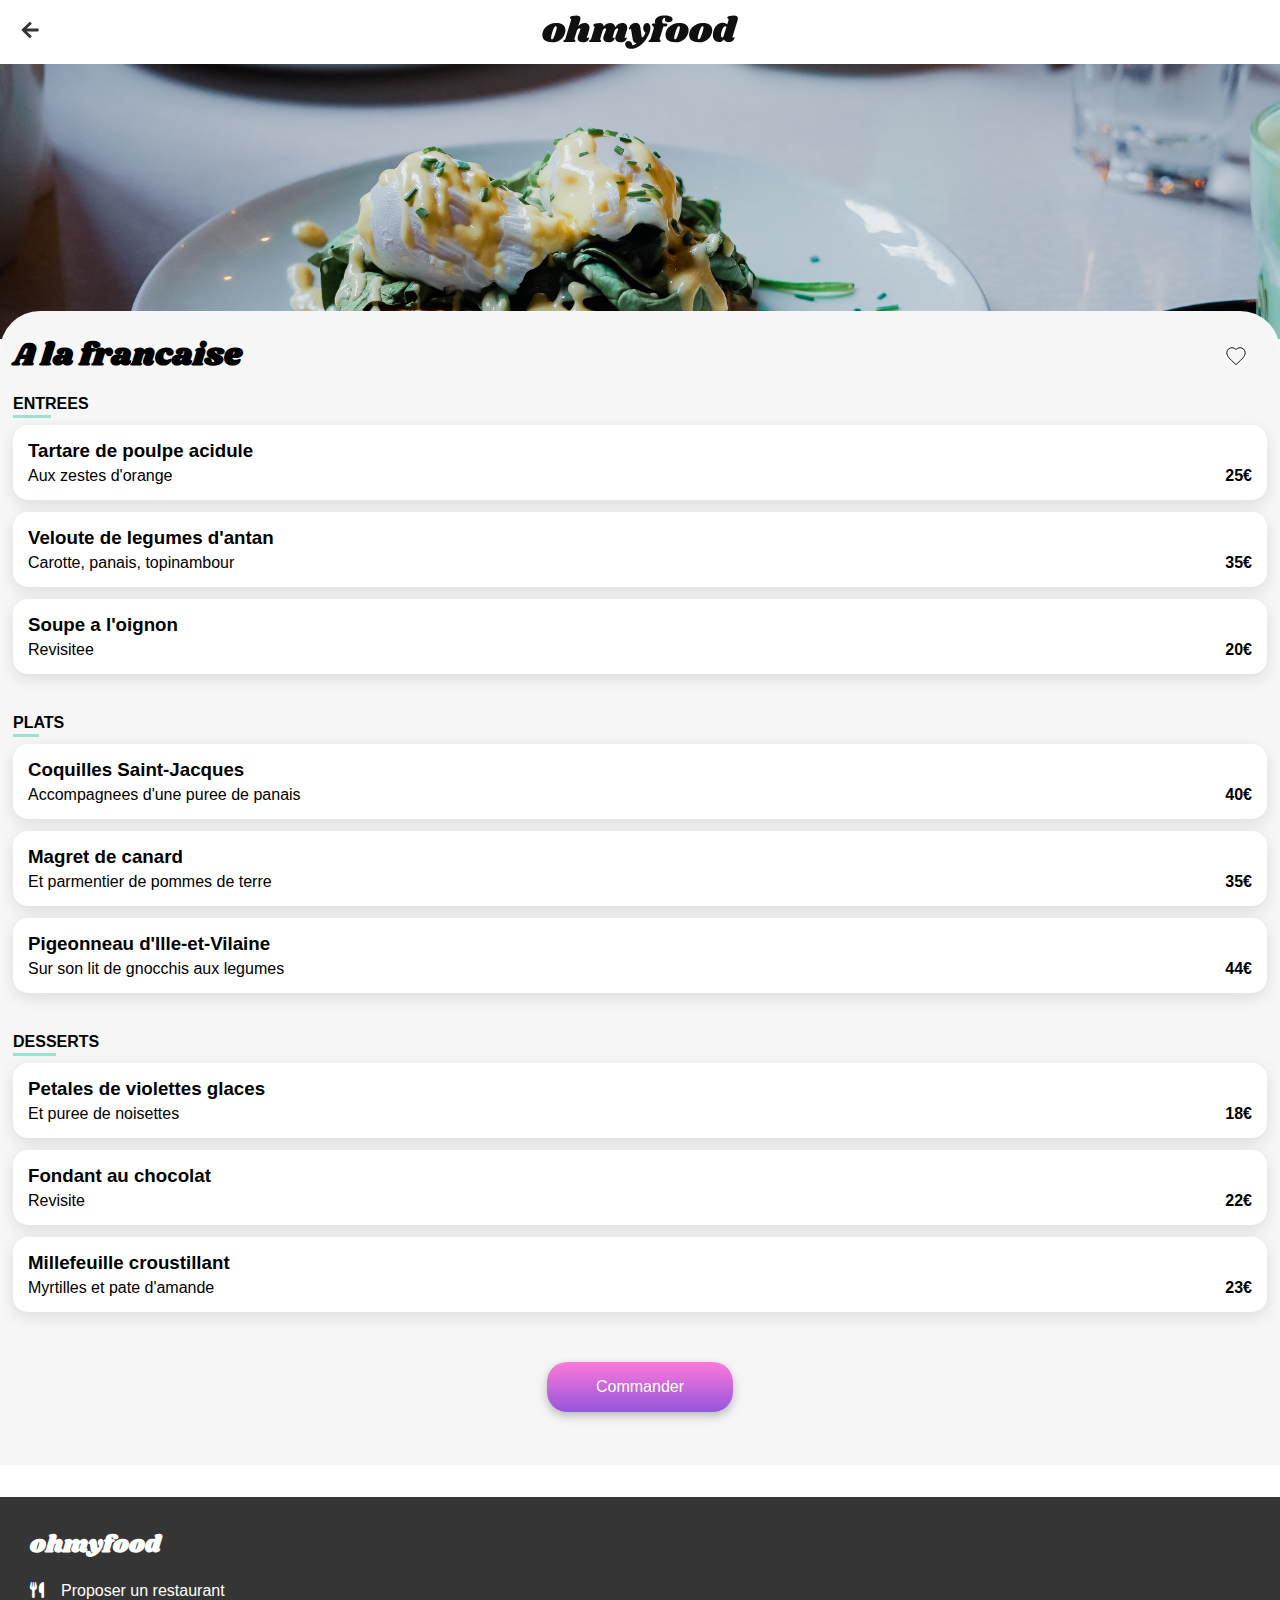
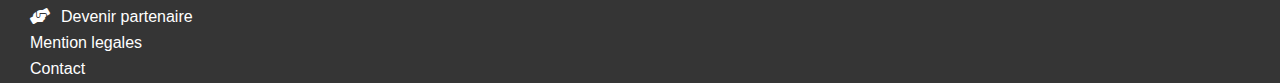
==== restaurants/A_la_francaise.html @ 8223d82a "Create the anchors" ====
<!DOCTYPE html>
<html lang="fr">
  <head>
    <meta charset="utf-8" />
    <title>A la francaise</title>
    <link rel="preconnect" href="https://fonts.googleapis.com" />
    <link rel="preconnect" href="https://fonts.gstatic.com" crossorigin />
    <link
      href="https://fonts.googleapis.com/css2?family=Shrikhand&display=swap"
      rel="stylesheet"
    />
    <link
      href="https://fonts.googleapis.com/css2?family=Madimi+One&family=Protest+Strike&family=Raleway:ital,wght@0,100..900;1,100..900&family=Shrikhand&family=Tenor+Sans&display=swap"
      rel="stylesheet"
    />
    <link
      rel="stylesheet"
      href="https://cdnjs.cloudflare.com/ajax/libs/font-awesome/6.0.0-beta3/css/all.min.css"
    />
    <link href="/SASS/style.css" rel="stylesheet" />
  </head>
  <body>
    <!-- Section header -->
    <header>
      <div class="navbar">
        <a href="/restaurants/La_note_enchantee.html">
          <img src="/assets/Icon/GoBack.svg" alt="Arrow back" />
        </a>
        <img
          class="navbar_logo"
          src="/assets/logo/ohmyfood@2x.svg"
          alt="Image du logo ohmyfood"
        />
      </div>
      <div class="banner">
        <img
          class="image"
          src="/assets/toa-heftiba-DQKerTsQwi0-unsplash.jpg"
          alt="Foto des plats sur une table"
        />
      </div>
    </header>
    <!-- Section menu -->
    <main>
      <section class="menu">
        <div class="title">
          <h1>A la francaise</h1>
          <div class="heart-container">
            <input
              type="checkbox"
              id="heart-checkbox1"
              class="heart-checkbox"
            />
            <label for="heart-checkbox1" class="heart-shape">
              <svg xmlns="http://www.w3.org/2000/svg" viewBox="0 0 24 24">
                <defs>
                  <linearGradient
                    id="heart-gradient"
                    x1="0%"
                    y1="100%"
                    x2="0%"
                    y2="0%"
                  >
                    <stop offset="0%" stop-color="#ff79da" />
                    <stop offset="100%" stop-color="#9356dc" />
                  </linearGradient>
                </defs>
                <path
                  d="M12 21.35l-1.45-1.32C5.4 15.36 2 12.28 2 8.5 2 5.42 4.42 3 7.5 3c1.74 0 3.41.81 4.5 2.09C13.09 3.81 14.76 3 16.5 3 19.58 3 22 5.42 22 8.5c0 3.78-3.4 6.86-8.55 11.54L12 21.35z"
                />
              </svg>
            </label>
          </div>
        </div>
        <div class="container">
          <h2>ENTREES</h2>
          <div class="filter delay-1">
            <h3>Tartare de poulpe acidule</h3>
            <div class="details">
              <p>Aux zestes d'orange</p>
              <span class="price">25€</span>
              <div class="checkmark">
                <div>
                  <i class="fa-solid fa-check"></i>
                </div>
              </div>
            </div>
          </div>
          <div class="filter delay-2">
            <h3>Veloute de legumes d'antan</h3>
            <div class="details">
              <p>Carotte, panais, topinambour</p>
              <span class="price">35€</span>
              <div class="checkmark">
                <div>
                  <i class="fa-solid fa-check"></i>
                </div>
              </div>
            </div>
          </div>
          <div class="filter delay-3">
            <h3>Soupe a l'oignon</h3>
            <div class="details">
              <p>Revisitee</p>
              <span class="price">20€</span>
              <div class="checkmark">
                <div>
                  <i class="fa-solid fa-check"></i>
                </div>
              </div>
            </div>
          </div>
        </div>
        <div class="container">
          <h2>PLATS</h2>
          <div class="filter delay-1">
            <h3>Coquilles Saint-Jacques</h3>
            <div class="details">
              <p>Accompagnees d'une puree de panais</p>
              <span class="price">40€</span>
              <div class="checkmark">
                <div>
                  <i class="fa-solid fa-check"></i>
                </div>
              </div>
            </div>
          </div>
          <div class="filter delay-2">
            <h3>Magret de canard</h3>
            <div class="details">
              <p>Et parmentier de pommes de terre</p>
              <span class="price">35€</span>
              <div class="checkmark">
                <div>
                  <i class="fa-solid fa-check"></i>
                </div>
              </div>
            </div>
          </div>
          <div class="filter delay-3">
            <h3>Pigeonneau d'Ille-et-Vilaine</h3>
            <div class="details">
              <p>Sur son lit de gnocchis aux legumes</p>
              <span class="price">44€</span>
              <div class="checkmark">
                <div>
                  <i class="fa-solid fa-check"></i>
                </div>
              </div>
            </div>
          </div>
        </div>
        <div class="container">
          <h2>DESSERTS</h2>
          <div class="filter delay-1">
            <h3>Petales de violettes glaces</h3>
            <div class="details">
              <p>Et puree de noisettes</p>
              <span class="price">18€</span>
              <div class="checkmark">
                <div>
                  <i class="fa-solid fa-check"></i>
                </div>
              </div>
            </div>
          </div>
          <div class="filter delay-2">
            <h3>Fondant au chocolat</h3>
            <div class="details">
              <p>Revisite</p>
              <span class="price">22€</span>
              <div class="checkmark">
                <div>
                  <i class="fa-solid fa-check"></i>
                </div>
              </div>
            </div>
          </div>
          <div class="filter delay-3">
            <h3>Millefeuille croustillant</h3>
            <div class="details">
              <p>Myrtilles et pate d'amande</p>
              <span class="price">23€</span>
              <div class="checkmark">
                <div>
                  <i class="fa-solid fa-check"></i>
                </div>
              </div>
            </div>
          </div>
        </div>
        <div class="btn">
          <a href="#" class="button">Commander</a>
        </div>
      </section>
    </main>
    <!-- Section footer -->
    <footer>
      <h2>ohmyfood</h2>
      <nav class="footer-nav">
        <ul>
          <li>
            <i class="fa-solid fa-utensils"></i>
            <a href="#">Proposer un restaurant</a>
          </li>
          <li>
            <i class="fa-solid fa-handshake-angle"></i>
            <a href="#">Devenir partenaire</a>
          </li>
          <li><a href="#">Mention legales</a></li>
          <li><a href="#">Contact</a></li>
        </ul>
      </nav>
    </footer>
  </body>
</html>
---- SASS/style.css ----
/****** General ***********/
* {
  margin: 0;
  padding: 0;
  box-sizing: border-box;
  scroll-behavior: smooth;
}

body {
  font-family: "Roboto", sans-serif;
}

h1 {
  font-family: "Shrikhand", serif;
}

.logo {
  font-size: 24px;
  color: #333;
}

header {
  background-color: #fff;
  text-align: center;
}
header nav {
  height: 63px;
  box-shadow: 0px 2px 4px 0px rgba(0, 0, 0, 0.1490196078);
}
header nav img.navbar_logo {
  margin-top: 20px;
}
header .search-container::before {
  content: "\f3c5";
  font-family: "Font Awesome 5 Free";
  font-weight: 900;
  position: absolute;
  left: 50%;
  top: 50%;
  transform: translate(calc(-50% - 60px), -50%);
  pointer-events: none;
}
header .search-container {
  position: relative;
  width: 100%;
}
header .search-container .search-input {
  width: 100%;
  height: 50px;
  text-align: center;
  font-size: 16px;
  background-color: #eaeaea;
  border: none;
  box-shadow: 0px 4px 4px 0px rgba(0, 0, 0, 0.2509803922);
}
header .search-container input[type=search]::-moz-placeholder {
  color: black;
  font-weight: bold;
  padding-left: 60px;
}
header .search-container input[type=search]::placeholder {
  color: black;
  font-weight: bold;
  padding-left: 60px;
}

footer {
  background-color: #353535;
  height: 186px;
}
footer h2 {
  color: white;
  font-family: "Shrikhand", serif;
  padding: 30px 30px 20px 30px;
}
footer .footer-nav ul {
  display: flex;
  flex-direction: column;
  color: white;
  font-family: "Roboto", sans-serif;
  margin-left: 30px;
  gap: 7px;
}
footer .footer-nav li {
  display: flex;
  height: 19px;
}
footer .footer-nav i {
  display: flex;
  margin-right: 20px;
  width: 11px;
  height: 13px;
}
footer .footer-nav a {
  color: white;
  text-decoration: none;
}

.button {
  border-radius: 20px;
  background-image: linear-gradient(#ff79da, #9356dc);
  box-shadow: 0 4px 10px 0 rgba(0, 0, 0, 0.25);
  border: none;
  color: #ffffff;
  padding: 13px 16px;
  text-decoration: none;
  font-family: "Roboto", sans-serif;
  font-weight: 500;
}
.button:hover {
  background-image: linear-gradient(#ff9fd8, #a77cde);
  box-shadow: 0 8px 20px rgba(0, 0, 0, 0.5);
  cursor: pointer;
}
.button:disabled {
  background-image: linear-gradient(#cccccc, #aaaaaa);
  color: #666666;
  box-shadow: none;
  cursor: not-allowed;
  opacity: 0.7;
}

section.title {
  display: flex;
  flex-direction: column;
  align-items: center;
  text-align: center;
  background-color: #f6f6f6;
  padding-bottom: 57px;
}
section.title h1 {
  font-family: "Roboto", sans-serif;
  margin-top: 39px;
  width: 275px;
  height: 68px;
}
section.title p {
  font-family: "Roboto", sans-serif;
  width: 315px;
  margin-top: 10px;
  margin-bottom: 27px;
}
section.title_button {
  color: #ffffff;
  text-decoration: none;
}

.container-filter {
  display: flex;
  flex-direction: column;
  height: 440px;
  margin-top: 48px;
  font-family: "Roboto", sans-serif;
  margin-left: 20px;
  margin-right: 20px;
}
.container-filter .filter-group {
  position: relative;
  margin-bottom: 25px;
}
.container-filter .filter-group .filter {
  display: flex;
  justify-content: center;
  align-items: center;
  margin-top: 25px;
  background-color: #f6f6f6;
  height: 72.38px;
  border-radius: 20px;
  gap: 23px;
  box-shadow: 0 2px 8px rgba(0, 0, 0, 0.1);
}
.container-filter .filter-group .filter i.fas {
  color: #7e7e7e;
}
.container-filter .filter-group .filter .fa-store:before {
  color: #9356dc;
}
.container-filter .filter-group .circle {
  position: absolute;
  top: 50%;
  transform: translate(-50%);
  width: 24px;
  height: 24px;
  background-color: #9356dc;
  border-radius: 50%;
  display: flex;
  align-items: center;
  justify-content: center;
  color: #ffffff;
  z-index: 1;
}
.container-filter .loader {
  position: fixed;
  top: 0;
  left: 0;
  width: 100%;
  height: 100%;
  background-color: rgba(255, 255, 255, 0.9);
  z-index: 9999;
  display: flex;
  justify-content: center;
  align-items: center;
  opacity: 1;
  animation: fadeOut 3s forwards;
}
.container-filter .loader::after {
  content: "";
  border: 8px solid #9356dc;
  border-top: 8px solid #ff79da;
  border-radius: 50%;
  width: 50px;
  height: 50px;
  animation: spin 1s linear infinite;
}
@keyframes spin {
  from {
    transform: rotate(0deg);
  }
  to {
    transform: rotate(360deg);
  }
}
@keyframes fadeOut {
  from {
    opacity: 1;
    visibility: visible;
  }
  to {
    opacity: 0;
    visibility: hidden;
    pointer-events: none;
  }
}

.container-restaurants {
  background-color: #f6f6f6;
  display: flex;
  flex-direction: column;
  width: 100%;
}
.container-restaurants .restaurants-title {
  font-family: "Roboto", sans-serif;
  margin: 37px 0 14px 3px;
}
.container-restaurants .restaurants-card {
  display: flex;
  flex-direction: column;
  align-items: center;
  justify-content: center;
  gap: 18px;
  margin-bottom: 49px;
}
.container-restaurants .restaurants-card .card-container {
  padding: 17px;
  width: 100%;
  height: 251px;
  position: relative;
}
.container-restaurants .restaurants-card .card-container .new-label {
  position: absolute;
  width: 80px;
  height: 29px;
  display: flex;
  align-items: center;
  justify-content: center;
  font-family: "Roboto", sans-serif;
  top: 30px;
  right: 50px;
  background-color: #99e2d0;
  color: #008766;
  font-weight: bold;
  border-radius: 3px;
  z-index: 1;
}

.card-img {
  width: 100%;
  border-radius: 15px 15px 0 0;
  height: 70%;
  -o-object-fit: cover;
     object-fit: cover;
}
.card-content {
  display: flex;
  flex-direction: column;
  box-shadow: 0px 4px 15px 0px rgba(0, 0, 0, 0.1019607843);
  height: 30%;
  border-radius: 0 0 15px 15px;
  padding-left: 13px;
  position: relative;
}
.card-content h3 {
  font-family: "Roboto", sans-serif;
  margin-top: 15px;
  margin-bottom: 5px;
  margin-right: 30px;
  height: 20px;
}
.card-content p {
  font-family: "Roboto", sans-serif;
}
.card-content .heart-container {
  position: absolute;
  top: 22px;
  right: 40px;
  width: 22px;
  height: 21px;
}
.card-content .heart-checkbox {
  display: none;
}
.card-content .heart-checkbox:checked + .heart-shape svg {
  fill: url(#heart-gradient);
  stroke: url(#heart-gradient);
}
.card-content .heart-shape {
  cursor: pointer;
  position: absolute;
  top: 0;
  left: 0;
}
.card-content .heart-shape svg {
  width: 100%;
  height: 100%;
  fill: transparent;
  stroke: black;
  stroke-width: 1;
  transition: fill 0.3s, stroke 0.3s;
}

.navbar {
  display: flex;
  align-items: center;
  padding: 15px;
  position: relative;
  width: 100%;
}
.navbar img.navbar_logo {
  position: absolute;
  left: 50%;
  transform: translateX(-50%);
}

.image {
  height: 275px;
  width: 100%;
  -o-object-fit: cover;
     object-fit: cover;
}

.menu {
  display: flex;
  flex-direction: column;
  background-color: #f6f6f6;
  border-radius: 40px 40px 0 0;
  padding: 13px;
  gap: 40px;
  transform: translateY(-32px);
}
.menu .title {
  display: flex;
  justify-content: space-between;
  align-items: center;
  padding: 31px 20px 0 0;
  height: 29px;
}
.menu .title .heart-container {
  width: 22px;
  height: 21px;
}
.menu .title .heart-checkbox {
  display: none;
}
.menu .title .heart-checkbox:checked + .heart-shape svg {
  fill: url(#heart-gradient);
  stroke: url(#heart-gradient);
}
.menu .title .heart-shape {
  cursor: pointer;
}
.menu .title .heart-shape svg {
  width: 22px;
  height: auto;
  fill: transparent;
  stroke: black;
  stroke-width: 1;
  transition: fill 0.3s, stroke 0.3s;
}
.menu .container {
  display: flex;
  flex-direction: column;
  gap: 12px;
}
.menu .container h2 {
  font-size: 16px;
}
.menu .container .filter {
  display: flex;
  flex-direction: column;
  justify-content: space-between;
  background-color: #ffffff;
  box-shadow: 0px 4.01px 15.04px 0px rgba(0, 0, 0, 0.1019607843);
  gap: 5px;
  border-radius: 15px;
  padding: 15px;
  animation: fade-in 0.25s ease-in forwards;
  white-space: nowrap;
  overflow: hidden;
  text-overflow: ellipsis;
}
.menu .container .filter h3 {
  white-space: nowrap;
  overflow: hidden;
  text-overflow: ellipsis;
}
.menu .container .filter .checkmark {
  display: flex;
  justify-content: center;
  align-items: center;
  position: absolute;
  top: 0;
  width: 60px;
  height: 100%;
  background-color: #99e2d0;
  right: 0;
  opacity: 0;
  border-radius: 0 15px 15px 0;
  transition: all 0.5s;
  transition: transform 0.3s ease, opacity 0.3s ease;
  transform: translateX(100%);
}
.menu .container .filter .details {
  display: flex;
  flex-direction: row;
  justify-content: space-between;
}
.menu .container .filter .price {
  display: flex;
  justify-content: center;
  align-items: center;
  font-weight: bold;
}
.menu .container .filter:hover .checkmark {
  transform: translateX(0);
  cursor: pointer;
  opacity: 1;
}
.menu .container .filter:hover .price {
  transform: translateX(-60px);
}
.menu .container .filter .fa-check:before {
  display: flex;
  align-items: center;
  justify-content: center;
  background-color: #ffffff;
  color: #99e2d0;
  width: 20px;
  height: 20px;
  border-radius: 50%;
}
@keyframes fade-in {
  0% {
    opacity: 0;
    transform: translateY(50px);
  }
  100% {
    opacity: 1;
    transform: translateY(0);
  }
}
.menu .container .filter.delay-1 {
  animation-delay: 0.2s;
}
.menu .container .filter.delay-2 {
  animation-delay: 0.4s;
}
.menu .container .filter.delay-3 {
  animation-delay: 0.6s;
}
.menu .container h2 {
  position: relative;
  cursor: pointer;
  display: inline;
  align-self: self-start;
}
.menu .container h2:hover::after {
  transform: scaleX(2);
  transform-origin: left;
  border-bottom: 3px solid #008766;
}
.menu .container h2::after {
  content: "";
  position: absolute;
  border-bottom: 3px solid #99e2d0;
  bottom: -10px;
  left: 0;
  margin-bottom: 5px;
  width: 50%;
  height: 10px;
  transform: scaleX(1);
  transform-origin: left;
  transition: transform 0.3s ease-in-out;
}
.menu .btn {
  display: flex;
  justify-content: center;
  height: 50px;
  margin-top: 10px;
  margin-bottom: 40px;
}
.menu .btn a.button {
  display: flex;
  justify-content: center;
  align-items: center;
  width: 186px;
}

.header {
  font-family: "Shrikhand", sans-serif;
  font-style: italic;
  font-weight: 400;
}/*# sourceMappingURL=style.css.map */
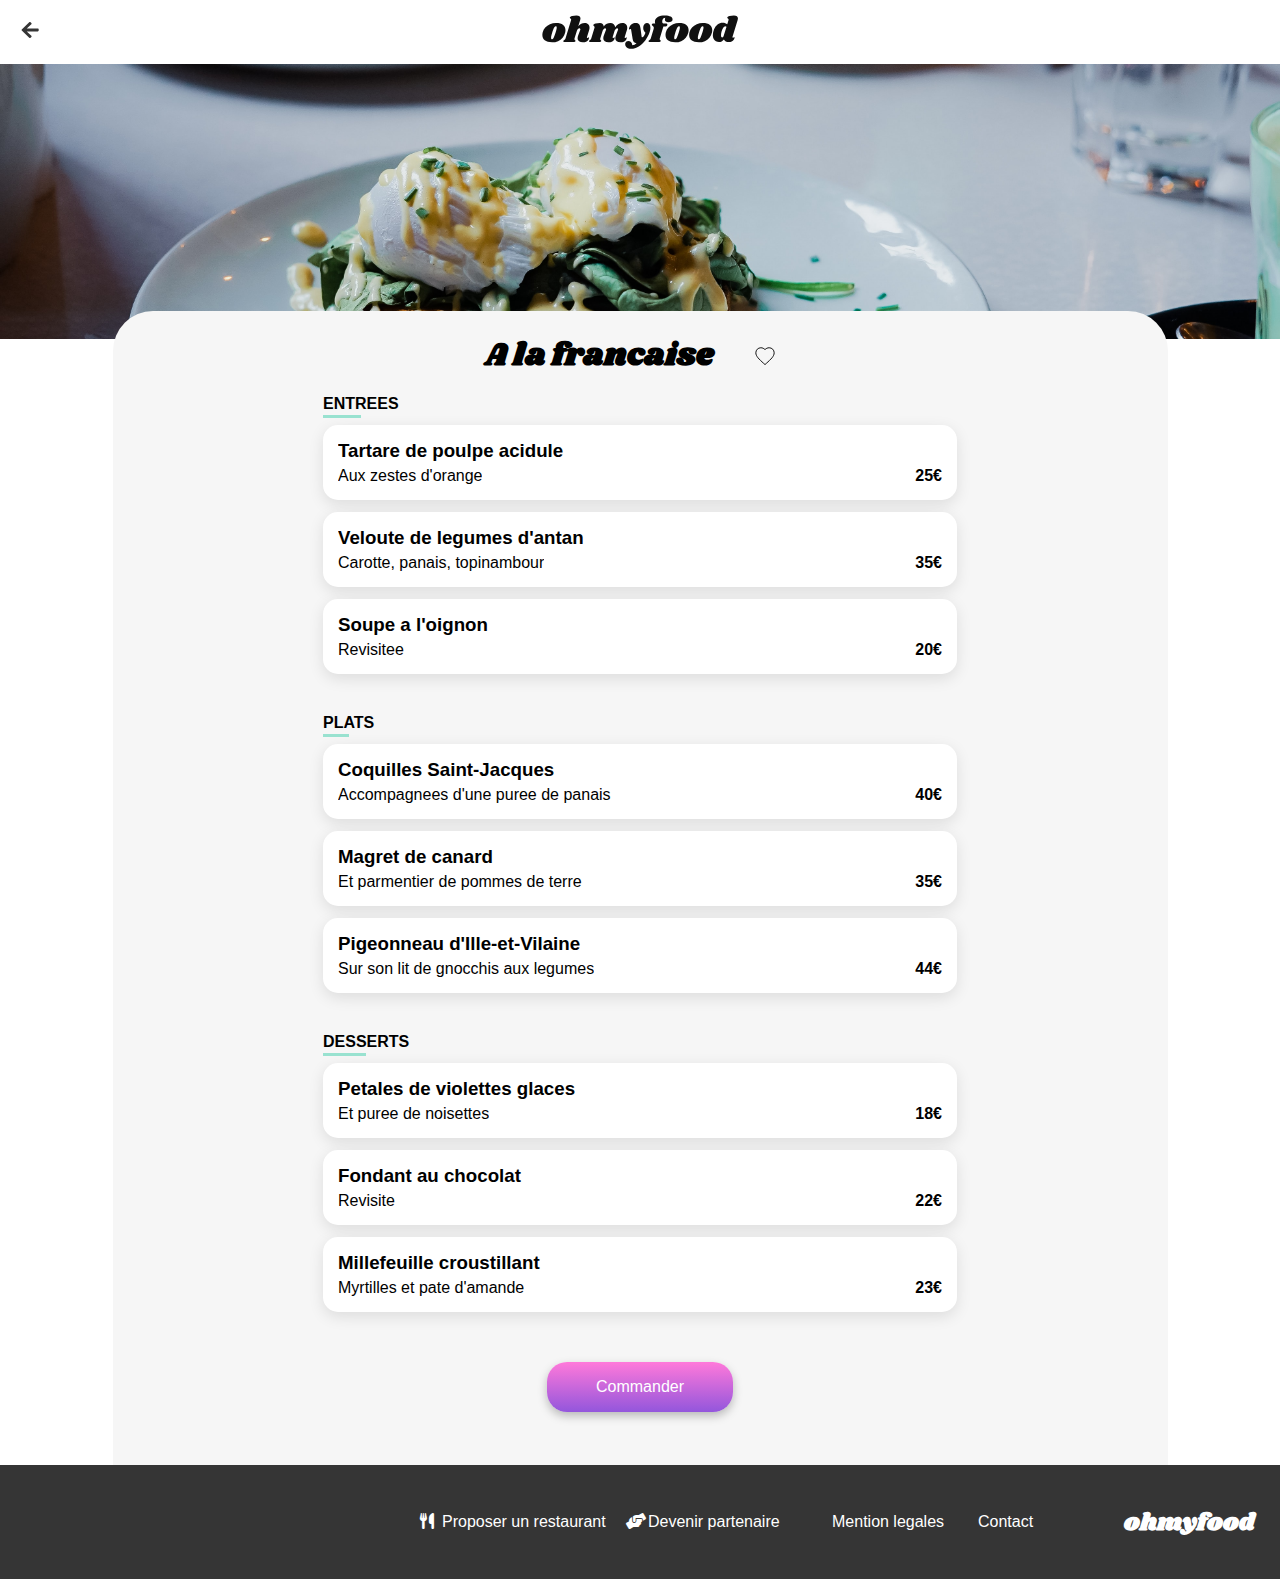
==== commit dd53066d: "Version desktop pages restaurants" ====
--- a/restaurants/A_la_francaise.html
+++ b/restaurants/A_la_francaise.html
@@ -199,16 +199,16 @@
       <h2>ohmyfood</h2>
       <nav class="footer-nav">
         <ul>
-          <li>
+          <li class="wide">
             <i class="fa-solid fa-utensils"></i>
             <a href="#">Proposer un restaurant</a>
           </li>
-          <li>
+          <li class="wide">
             <i class="fa-solid fa-handshake-angle"></i>
             <a href="#">Devenir partenaire</a>
           </li>
-          <li><a href="#">Mention legales</a></li>
-          <li><a href="#">Contact</a></li>
+          <li class="narrow"><a href="#">Mention legales</a></li>
+          <li class="narrow"><a href="#">Contact</a></li>
         </ul>
       </nav>
     </footer>
--- a/SASS/style.css
+++ b/SASS/style.css
@@ -8,6 +8,18 @@
 
 body {
   font-family: "Roboto", sans-serif;
+  display: flex;
+  flex-direction: column;
+  justify-content: center;
+}
+
+main {
+  max-width: 1440px;
+  width: 100%;
+  display: flex;
+  justify-content: center;
+  flex-direction: column;
+  align-items: center;
 }
 
 h1 {
@@ -67,28 +79,50 @@
 footer {
   background-color: #353535;
   height: 186px;
+  padding: 22px 25px 22px 25px;
 }
 footer h2 {
   color: white;
   font-family: "Shrikhand", serif;
-  padding: 30px 30px 20px 30px;
+}
+@media screen and (min-width: 768px) {
+  footer {
+    display: flex;
+    flex-direction: row-reverse;
+    height: 114px;
+    align-items: center;
+    padding: 30px 25px 30px 25px;
+    gap: 16px;
+  }
 }
 footer .footer-nav ul {
   display: flex;
   flex-direction: column;
   color: white;
   font-family: "Roboto", sans-serif;
-  margin-left: 30px;
   gap: 7px;
 }
+@media screen and (min-width: 768px) {
+  footer .footer-nav ul {
+    display: flex;
+    flex-direction: row;
+    gap: 16px;
+  }
+}
 footer .footer-nav li {
   display: flex;
   height: 19px;
 }
+footer .footer-nav .wide {
+  width: 190px;
+}
+footer .footer-nav .narrow {
+  width: 130px;
+}
 footer .footer-nav i {
   display: flex;
-  margin-right: 20px;
-  width: 11px;
+  margin-right: 10px;
+  width: 12px;
   height: 13px;
 }
 footer .footer-nav a {
@@ -127,6 +161,7 @@
   text-align: center;
   background-color: #f6f6f6;
   padding-bottom: 57px;
+  width: 100%;
 }
 section.title h1 {
   font-family: "Roboto", sans-serif;
@@ -134,12 +169,23 @@
   width: 275px;
   height: 68px;
 }
+@media screen and (min-width: 768px) {
+  section.title h1 {
+    width: auto;
+    font-size: 40px;
+  }
+}
 section.title p {
-  font-family: "Roboto", sans-serif;
   width: 315px;
   margin-top: 10px;
   margin-bottom: 27px;
 }
+@media screen and (min-width: 768px) {
+  section.title p {
+    width: auto;
+    font-size: 18px;
+  }
+}
 section.title_button {
   color: #ffffff;
   text-decoration: none;
@@ -148,11 +194,27 @@
 .container-filter {
   display: flex;
   flex-direction: column;
-  height: 440px;
+  height: auto;
   margin-top: 48px;
-  font-family: "Roboto", sans-serif;
-  margin-left: 20px;
-  margin-right: 20px;
+  justify-content: center;
+  align-items: center;
+  width: 100%;
+  padding: 30px;
+}
+.container-filter .filter-title {
+  width: 100%;
+}
+.container-filter .filter-container {
+  display: flex;
+  flex-direction: column;
+  gap: 30px;
+  width: 100%;
+}
+@media screen and (min-width: 768px) {
+  .container-filter .filter-container {
+    flex-direction: row;
+    justify-content: space-between;
+  }
 }
 .container-filter .filter-group {
   position: relative;
@@ -168,6 +230,12 @@
   border-radius: 20px;
   gap: 23px;
   box-shadow: 0 2px 8px rgba(0, 0, 0, 0.1);
+}
+@media screen and (min-width: 768px) {
+  .container-filter .filter-group .filter {
+    width: 335px;
+    height: 72px;
+  }
 }
 .container-filter .filter-group .filter i.fas {
   color: #7e7e7e;
@@ -250,6 +318,12 @@
   gap: 18px;
   margin-bottom: 49px;
 }
+@media screen and (min-width: 768px) {
+  .container-restaurants .restaurants-card {
+    display: grid;
+    grid-template-columns: repeat(2, 1fr);
+  }
+}
 .container-restaurants .restaurants-card .card-container {
   padding: 17px;
   width: 100%;
@@ -355,7 +429,17 @@
   border-radius: 40px 40px 0 0;
   padding: 13px;
   gap: 40px;
-  transform: translateY(-32px);
+  margin-top: -32px;
+  width: 100%;
+}
+@media screen and (min-width: 768px) {
+  .menu {
+    width: 1055px;
+    align-items: center;
+  }
+  .menu h1 {
+    margin-right: 40px;
+  }
 }
 .menu .title {
   display: flex;
@@ -404,9 +488,11 @@
   border-radius: 15px;
   padding: 15px;
   animation: fade-in 0.25s ease-in forwards;
-  white-space: nowrap;
-  overflow: hidden;
-  text-overflow: ellipsis;
+}
+@media screen and (min-width: 768px) {
+  .menu .container .filter {
+    width: 634px;
+  }
 }
 .menu .container .filter h3 {
   white-space: nowrap;
@@ -434,6 +520,11 @@
   flex-direction: row;
   justify-content: space-between;
 }
+.menu .container .filter .details p {
+  white-space: nowrap;
+  overflow: hidden;
+  text-overflow: ellipsis;
+}
 .menu .container .filter .price {
   display: flex;
   justify-content: center;
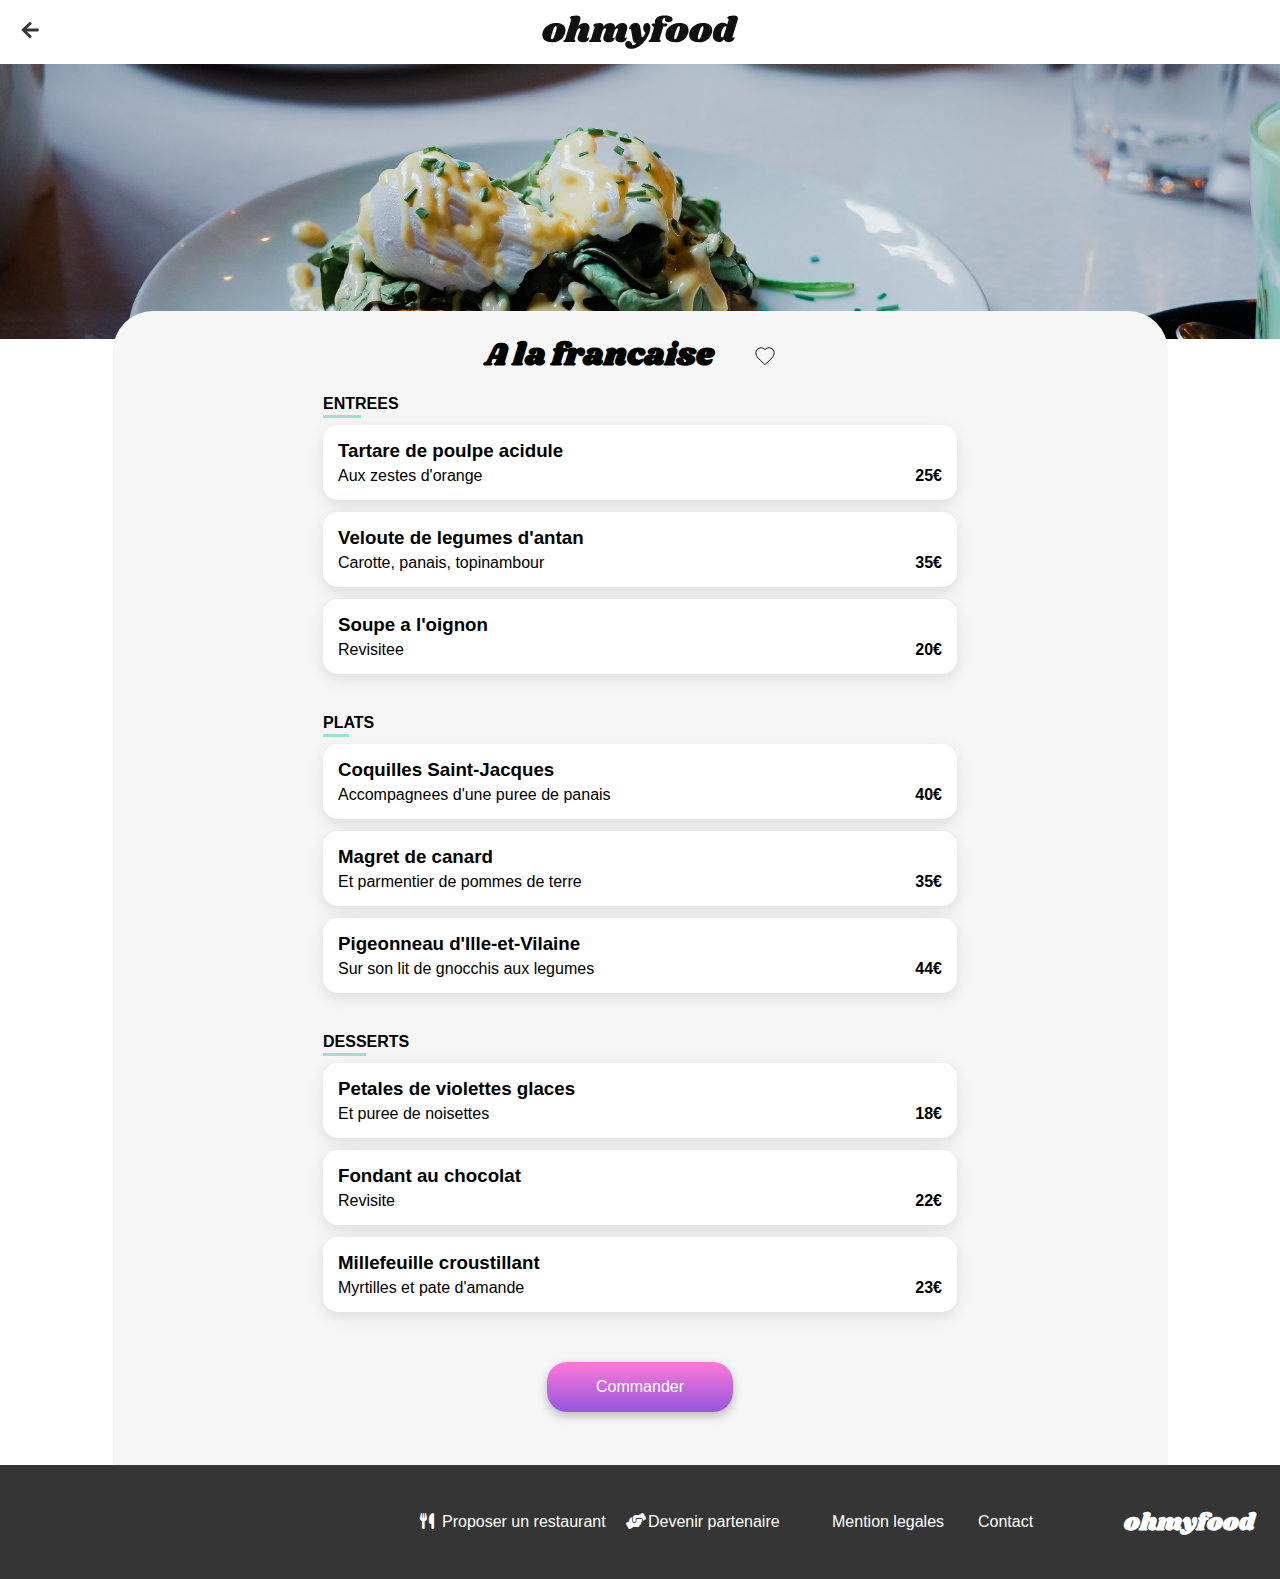
==== commit 38e40bee: "Create animation ellipsis" ====
--- a/restaurants/A_la_francaise.html
+++ b/restaurants/A_la_francaise.html
@@ -20,197 +20,199 @@
     <link href="/SASS/style.css" rel="stylesheet" />
   </head>
   <body>
-    <!-- Section header -->
-    <header>
-      <div class="navbar">
-        <a href="/restaurants/La_note_enchantee.html">
-          <img src="/assets/Icon/GoBack.svg" alt="Arrow back" />
-        </a>
-        <img
-          class="navbar_logo"
-          src="/assets/logo/ohmyfood@2x.svg"
-          alt="Image du logo ohmyfood"
-        />
-      </div>
-      <div class="banner">
-        <img
-          class="image"
-          src="/assets/toa-heftiba-DQKerTsQwi0-unsplash.jpg"
-          alt="Foto des plats sur une table"
-        />
-      </div>
-    </header>
-    <!-- Section menu -->
-    <main>
-      <section class="menu">
-        <div class="title">
-          <h1>A la francaise</h1>
-          <div class="heart-container">
-            <input
-              type="checkbox"
-              id="heart-checkbox1"
-              class="heart-checkbox"
-            />
-            <label for="heart-checkbox1" class="heart-shape">
-              <svg xmlns="http://www.w3.org/2000/svg" viewBox="0 0 24 24">
-                <defs>
-                  <linearGradient
-                    id="heart-gradient"
-                    x1="0%"
-                    y1="100%"
-                    x2="0%"
-                    y2="0%"
-                  >
-                    <stop offset="0%" stop-color="#ff79da" />
-                    <stop offset="100%" stop-color="#9356dc" />
-                  </linearGradient>
-                </defs>
-                <path
-                  d="M12 21.35l-1.45-1.32C5.4 15.36 2 12.28 2 8.5 2 5.42 4.42 3 7.5 3c1.74 0 3.41.81 4.5 2.09C13.09 3.81 14.76 3 16.5 3 19.58 3 22 5.42 22 8.5c0 3.78-3.4 6.86-8.55 11.54L12 21.35z"
-                />
-              </svg>
-            </label>
-          </div>
+    <div class="main_container">
+      <!-- Section header -->
+      <header>
+        <div class="navbar">
+          <a href="/restaurants/La_note_enchantee.html">
+            <img src="/assets/Icon/GoBack.svg" alt="Arrow back" />
+          </a>
+          <img
+            class="navbar_logo"
+            src="/assets/logo/ohmyfood@2x.svg"
+            alt="Image du logo ohmyfood"
+          />
         </div>
-        <div class="container">
-          <h2>ENTREES</h2>
-          <div class="filter delay-1">
-            <h3>Tartare de poulpe acidule</h3>
-            <div class="details">
-              <p>Aux zestes d'orange</p>
-              <span class="price">25€</span>
-              <div class="checkmark">
-                <div>
-                  <i class="fa-solid fa-check"></i>
-                </div>
-              </div>
-            </div>
-          </div>
-          <div class="filter delay-2">
-            <h3>Veloute de legumes d'antan</h3>
-            <div class="details">
-              <p>Carotte, panais, topinambour</p>
-              <span class="price">35€</span>
-              <div class="checkmark">
-                <div>
-                  <i class="fa-solid fa-check"></i>
-                </div>
-              </div>
-            </div>
-          </div>
-          <div class="filter delay-3">
-            <h3>Soupe a l'oignon</h3>
-            <div class="details">
-              <p>Revisitee</p>
-              <span class="price">20€</span>
-              <div class="checkmark">
-                <div>
-                  <i class="fa-solid fa-check"></i>
-                </div>
-              </div>
-            </div>
-          </div>
+        <div class="banner">
+          <img
+            class="image"
+            src="/assets/toa-heftiba-DQKerTsQwi0-unsplash.jpg"
+            alt="Foto des plats sur une table"
+          />
         </div>
-        <div class="container">
-          <h2>PLATS</h2>
-          <div class="filter delay-1">
-            <h3>Coquilles Saint-Jacques</h3>
-            <div class="details">
-              <p>Accompagnees d'une puree de panais</p>
-              <span class="price">40€</span>
-              <div class="checkmark">
-                <div>
-                  <i class="fa-solid fa-check"></i>
-                </div>
-              </div>
-            </div>
-          </div>
-          <div class="filter delay-2">
-            <h3>Magret de canard</h3>
-            <div class="details">
-              <p>Et parmentier de pommes de terre</p>
-              <span class="price">35€</span>
-              <div class="checkmark">
-                <div>
-                  <i class="fa-solid fa-check"></i>
-                </div>
-              </div>
-            </div>
-          </div>
-          <div class="filter delay-3">
-            <h3>Pigeonneau d'Ille-et-Vilaine</h3>
-            <div class="details">
-              <p>Sur son lit de gnocchis aux legumes</p>
-              <span class="price">44€</span>
-              <div class="checkmark">
-                <div>
-                  <i class="fa-solid fa-check"></i>
-                </div>
-              </div>
-            </div>
-          </div>
-        </div>
-        <div class="container">
-          <h2>DESSERTS</h2>
-          <div class="filter delay-1">
-            <h3>Petales de violettes glaces</h3>
-            <div class="details">
-              <p>Et puree de noisettes</p>
-              <span class="price">18€</span>
-              <div class="checkmark">
-                <div>
-                  <i class="fa-solid fa-check"></i>
-                </div>
-              </div>
-            </div>
-          </div>
-          <div class="filter delay-2">
-            <h3>Fondant au chocolat</h3>
-            <div class="details">
-              <p>Revisite</p>
-              <span class="price">22€</span>
-              <div class="checkmark">
-                <div>
-                  <i class="fa-solid fa-check"></i>
-                </div>
-              </div>
-            </div>
-          </div>
-          <div class="filter delay-3">
-            <h3>Millefeuille croustillant</h3>
-            <div class="details">
-              <p>Myrtilles et pate d'amande</p>
-              <span class="price">23€</span>
-              <div class="checkmark">
-                <div>
-                  <i class="fa-solid fa-check"></i>
-                </div>
-              </div>
-            </div>
-          </div>
-        </div>
-        <div class="btn">
-          <a href="#" class="button">Commander</a>
-        </div>
-      </section>
-    </main>
-    <!-- Section footer -->
-    <footer>
-      <h2>ohmyfood</h2>
-      <nav class="footer-nav">
-        <ul>
-          <li class="wide">
-            <i class="fa-solid fa-utensils"></i>
-            <a href="#">Proposer un restaurant</a>
-          </li>
-          <li class="wide">
-            <i class="fa-solid fa-handshake-angle"></i>
-            <a href="#">Devenir partenaire</a>
-          </li>
-          <li class="narrow"><a href="#">Mention legales</a></li>
-          <li class="narrow"><a href="#">Contact</a></li>
-        </ul>
-      </nav>
-    </footer>
+      </header>
+      <!-- Section menu -->
+      <main>
+        <section class="menu">
+          <div class="title">
+            <h1>A la francaise</h1>
+            <div class="heart-container">
+              <input
+                type="checkbox"
+                id="heart-checkbox1"
+                class="heart-checkbox"
+              />
+              <label for="heart-checkbox1" class="heart-shape">
+                <svg xmlns="http://www.w3.org/2000/svg" viewBox="0 0 24 24">
+                  <defs>
+                    <linearGradient
+                      id="heart-gradient"
+                      x1="0%"
+                      y1="100%"
+                      x2="0%"
+                      y2="0%"
+                    >
+                      <stop offset="0%" stop-color="#ff79da" />
+                      <stop offset="100%" stop-color="#9356dc" />
+                    </linearGradient>
+                  </defs>
+                  <path
+                    d="M12 21.35l-1.45-1.32C5.4 15.36 2 12.28 2 8.5 2 5.42 4.42 3 7.5 3c1.74 0 3.41.81 4.5 2.09C13.09 3.81 14.76 3 16.5 3 19.58 3 22 5.42 22 8.5c0 3.78-3.4 6.86-8.55 11.54L12 21.35z"
+                  />
+                </svg>
+              </label>
+            </div>
+          </div>
+          <div class="container">
+            <h2>ENTREES</h2>
+            <div class="filter delay-1">
+              <h3>Tartare de poulpe acidule</h3>
+              <div class="details">
+                <p>Aux zestes d'orange</p>
+                <span class="price">25€</span>
+                <div class="checkmark">
+                  <div>
+                    <i class="fa-solid fa-check"></i>
+                  </div>
+                </div>
+              </div>
+            </div>
+            <div class="filter delay-2">
+              <h3>Veloute de legumes d'antan</h3>
+              <div class="details">
+                <p>Carotte, panais, topinambour</p>
+                <span class="price">35€</span>
+                <div class="checkmark">
+                  <div>
+                    <i class="fa-solid fa-check"></i>
+                  </div>
+                </div>
+              </div>
+            </div>
+            <div class="filter delay-3">
+              <h3>Soupe a l'oignon</h3>
+              <div class="details">
+                <p>Revisitee</p>
+                <span class="price">20€</span>
+                <div class="checkmark">
+                  <div>
+                    <i class="fa-solid fa-check"></i>
+                  </div>
+                </div>
+              </div>
+            </div>
+          </div>
+          <div class="container">
+            <h2>PLATS</h2>
+            <div class="filter delay-1">
+              <h3>Coquilles Saint-Jacques</h3>
+              <div class="details">
+                <p>Accompagnees d'une puree de panais</p>
+                <span class="price">40€</span>
+                <div class="checkmark">
+                  <div>
+                    <i class="fa-solid fa-check"></i>
+                  </div>
+                </div>
+              </div>
+            </div>
+            <div class="filter delay-2">
+              <h3>Magret de canard</h3>
+              <div class="details">
+                <p>Et parmentier de pommes de terre</p>
+                <span class="price">35€</span>
+                <div class="checkmark">
+                  <div>
+                    <i class="fa-solid fa-check"></i>
+                  </div>
+                </div>
+              </div>
+            </div>
+            <div class="filter delay-3">
+              <h3>Pigeonneau d'Ille-et-Vilaine</h3>
+              <div class="details">
+                <p>Sur son lit de gnocchis aux legumes</p>
+                <span class="price">44€</span>
+                <div class="checkmark">
+                  <div>
+                    <i class="fa-solid fa-check"></i>
+                  </div>
+                </div>
+              </div>
+            </div>
+          </div>
+          <div class="container">
+            <h2>DESSERTS</h2>
+            <div class="filter delay-1">
+              <h3>Petales de violettes glaces</h3>
+              <div class="details">
+                <p>Et puree de noisettes</p>
+                <span class="price">18€</span>
+                <div class="checkmark">
+                  <div>
+                    <i class="fa-solid fa-check"></i>
+                  </div>
+                </div>
+              </div>
+            </div>
+            <div class="filter delay-2">
+              <h3>Fondant au chocolat</h3>
+              <div class="details">
+                <p>Revisite</p>
+                <span class="price">22€</span>
+                <div class="checkmark">
+                  <div>
+                    <i class="fa-solid fa-check"></i>
+                  </div>
+                </div>
+              </div>
+            </div>
+            <div class="filter delay-3">
+              <h3>Millefeuille croustillant</h3>
+              <div class="details">
+                <p>Myrtilles et pate d'amande</p>
+                <span class="price">23€</span>
+                <div class="checkmark">
+                  <div>
+                    <i class="fa-solid fa-check"></i>
+                  </div>
+                </div>
+              </div>
+            </div>
+          </div>
+          <div class="btn">
+            <a href="#" class="button">Commander</a>
+          </div>
+        </section>
+      </main>
+      <!-- Section footer -->
+      <footer>
+        <h2>ohmyfood</h2>
+        <nav class="footer-nav">
+          <ul>
+            <li class="wide">
+              <i class="fa-solid fa-utensils"></i>
+              <a href="#">Proposer un restaurant</a>
+            </li>
+            <li class="wide">
+              <i class="fa-solid fa-handshake-angle"></i>
+              <a href="#">Devenir partenaire</a>
+            </li>
+            <li class="narrow"><a href="#">Mention legales</a></li>
+            <li class="narrow"><a href="#">Contact</a></li>
+          </ul>
+        </nav>
+      </footer>
+    </div>
   </body>
 </html>
--- a/SASS/style.css
+++ b/SASS/style.css
@@ -11,6 +11,12 @@
   display: flex;
   flex-direction: column;
   justify-content: center;
+  align-items: center;
+}
+
+.main_container {
+  max-width: 1440px;
+  width: 100%;
 }
 
 main {
@@ -494,10 +500,11 @@
     width: 634px;
   }
 }
-.menu .container .filter h3 {
+.menu .container .filter:hover h3 {
   white-space: nowrap;
   overflow: hidden;
   text-overflow: ellipsis;
+  max-width: 35%;
 }
 .menu .container .filter .checkmark {
   display: flex;
@@ -520,10 +527,11 @@
   flex-direction: row;
   justify-content: space-between;
 }
-.menu .container .filter .details p {
+.menu .container .filter .details:hover p {
   white-space: nowrap;
   overflow: hidden;
   text-overflow: ellipsis;
+  max-width: 35%;
 }
 .menu .container .filter .price {
   display: flex;
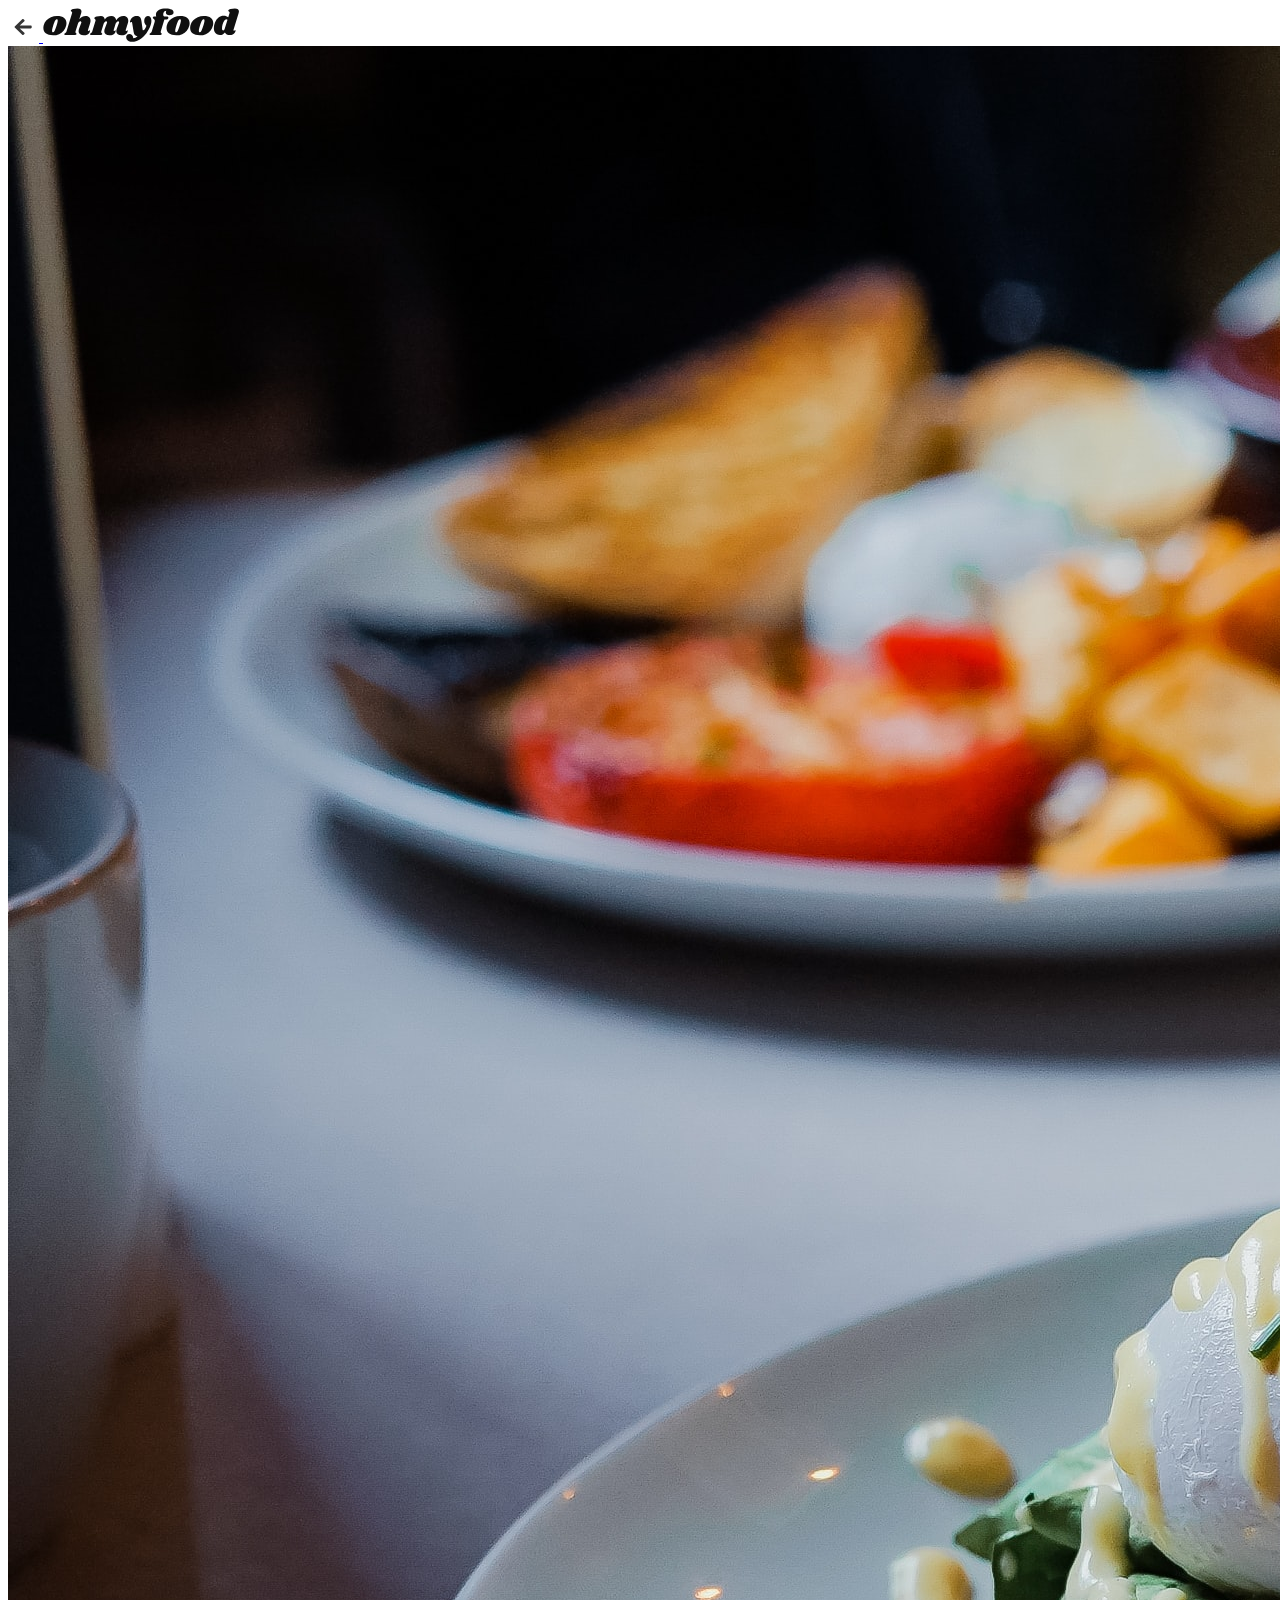
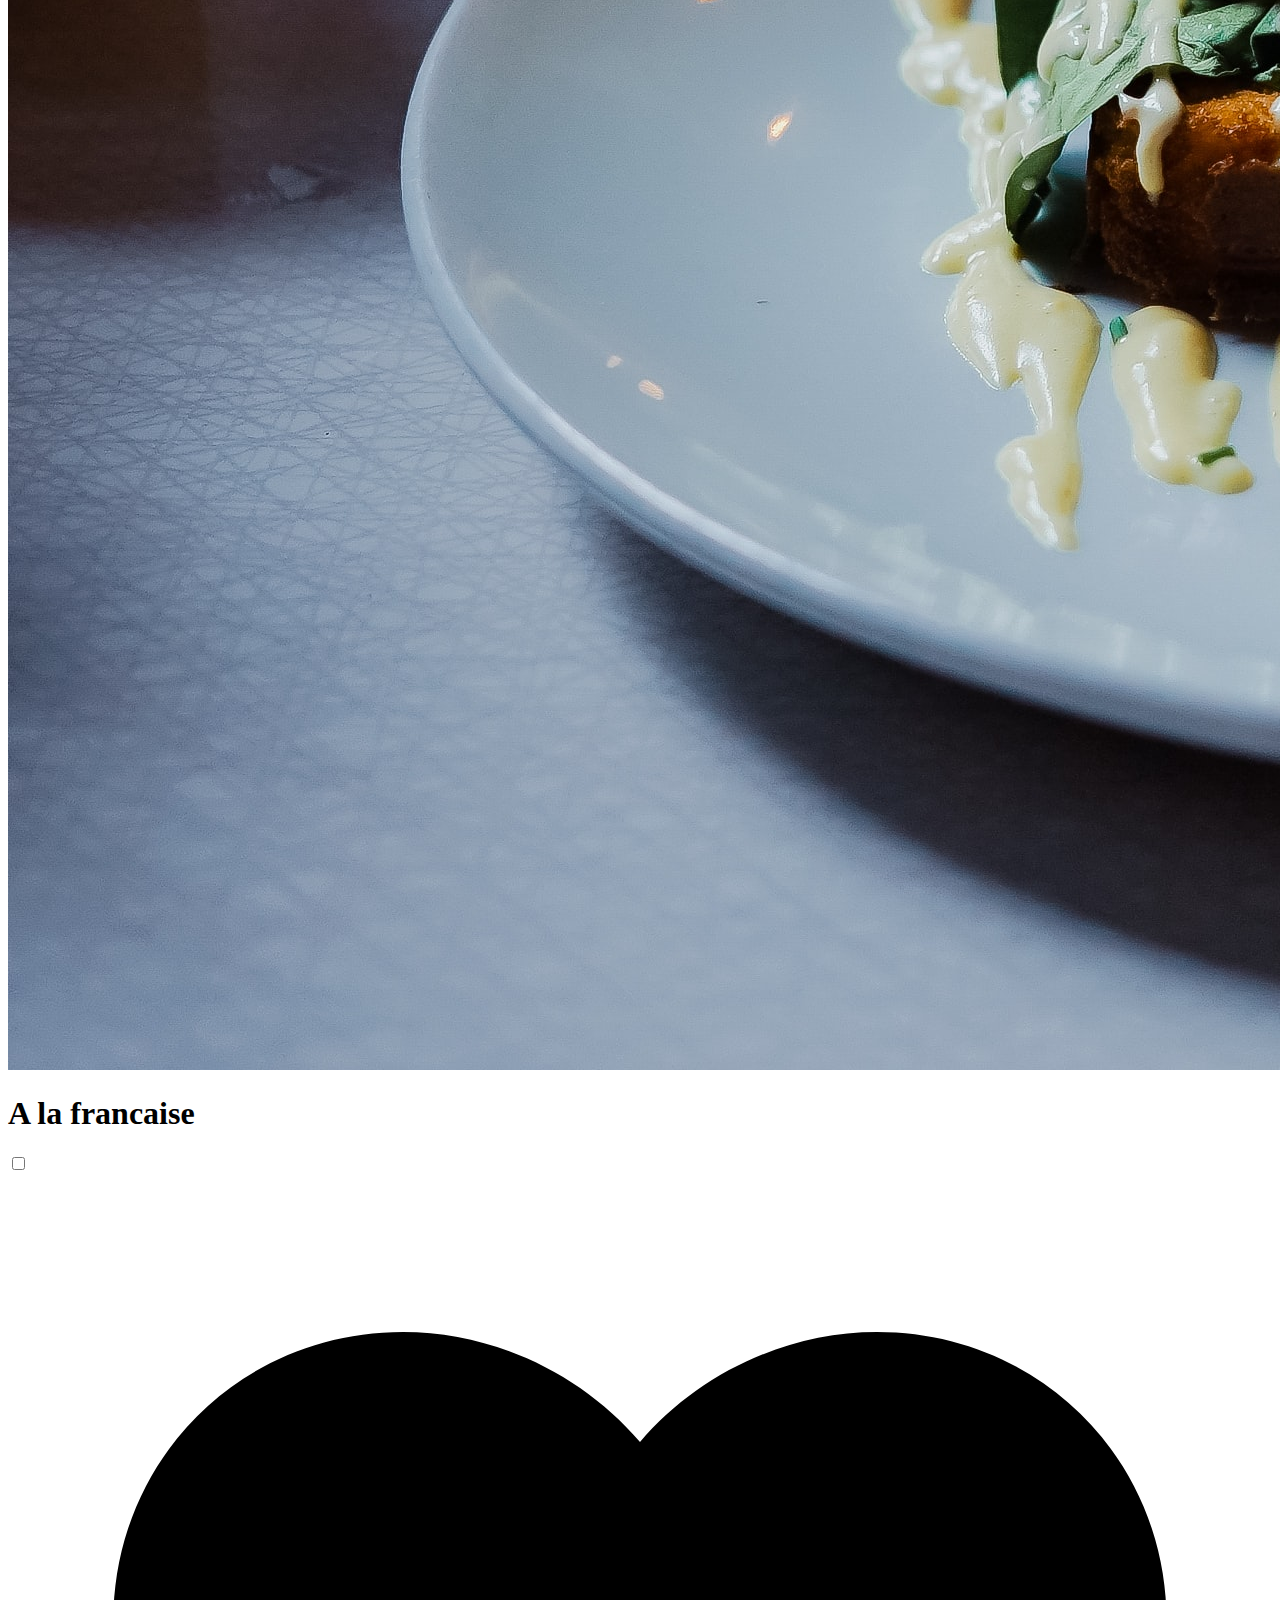
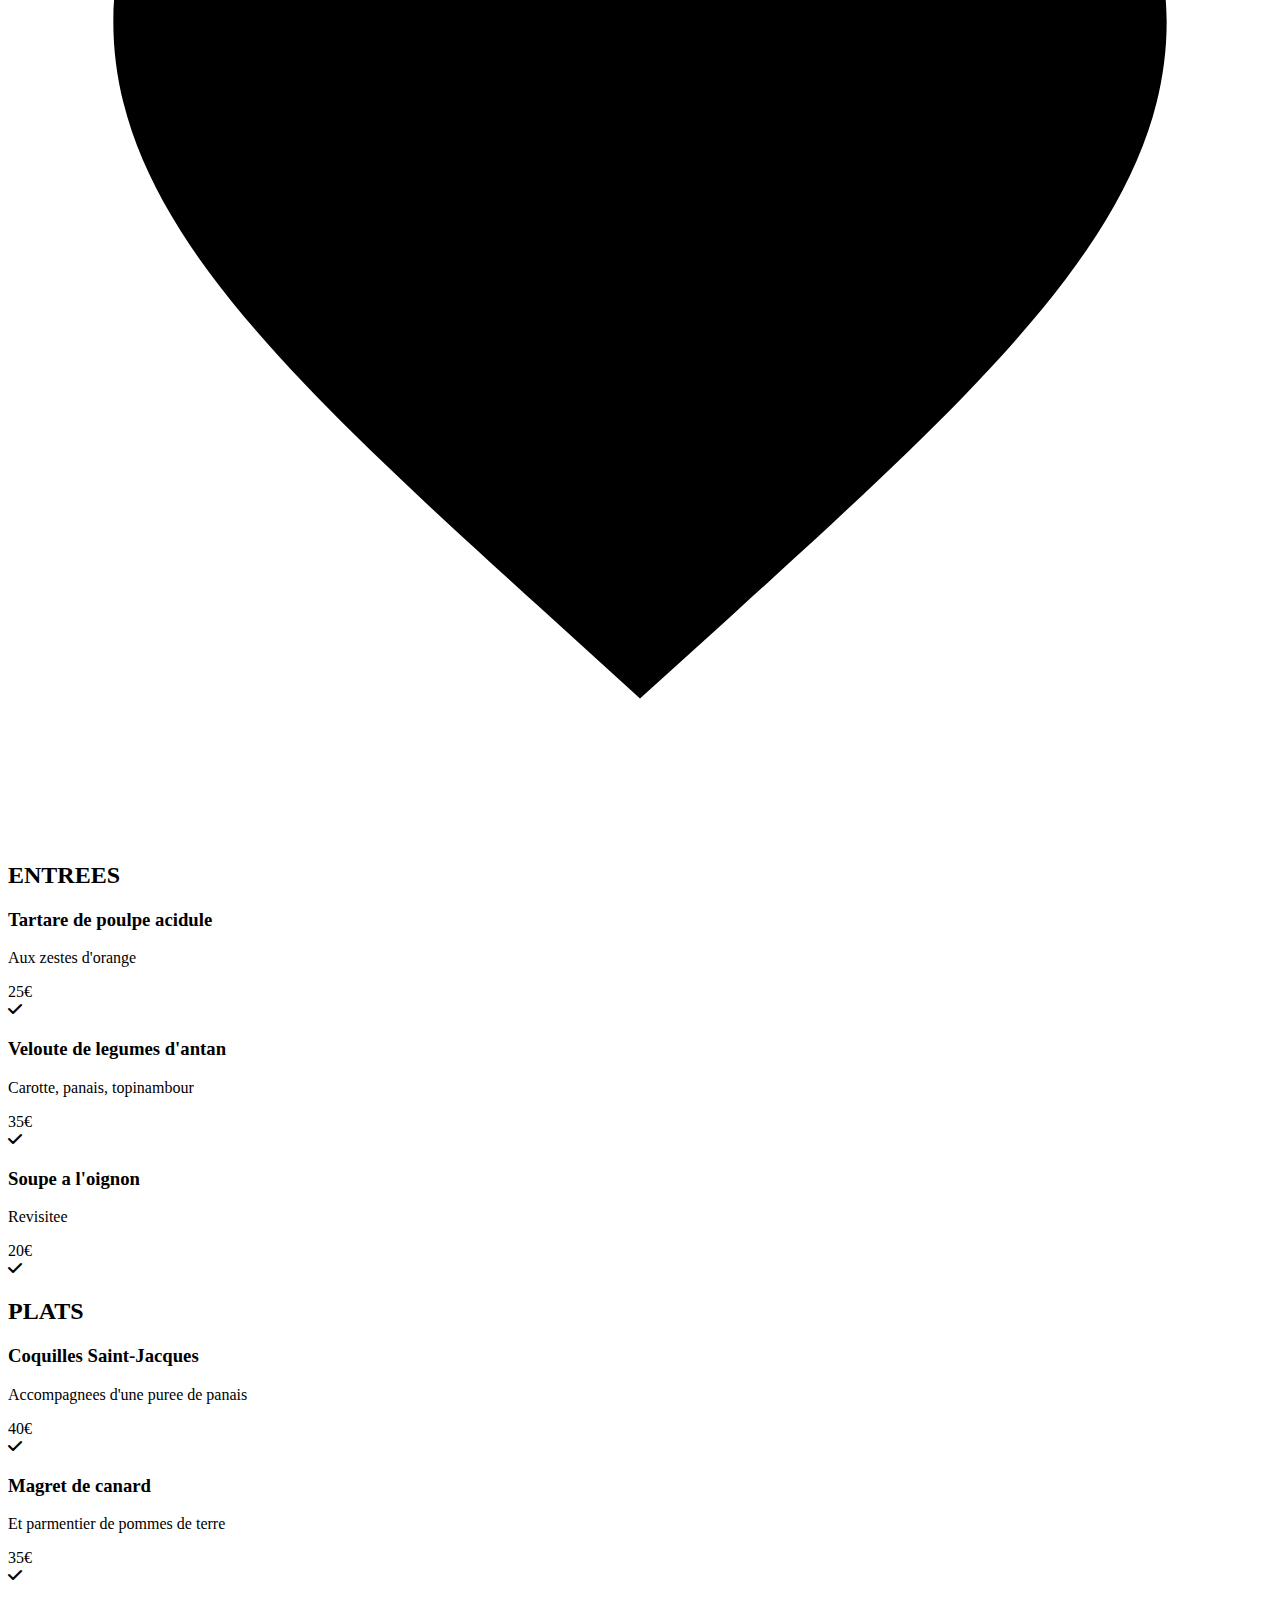
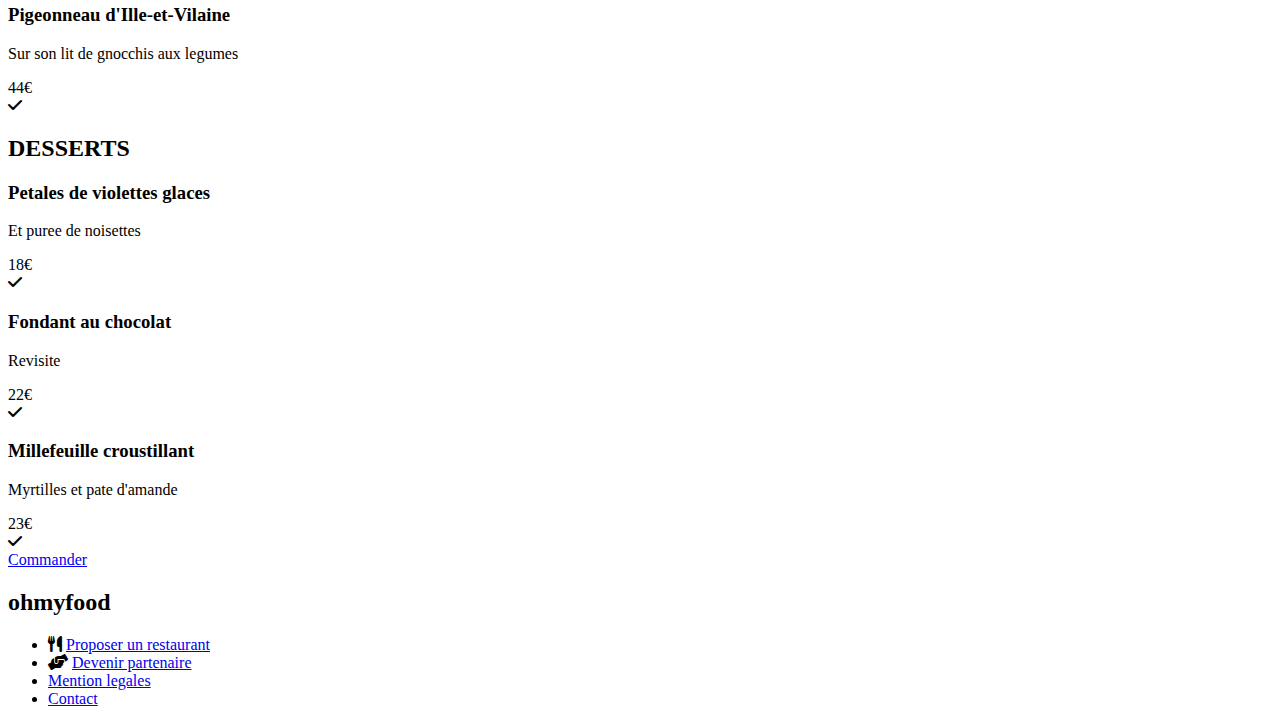
==== commit eacc8e16: "Change link style css" ====
--- a/restaurants/A_la_francaise.html
+++ b/restaurants/A_la_francaise.html
@@ -17,7 +17,7 @@
       rel="stylesheet"
       href="https://cdnjs.cloudflare.com/ajax/libs/font-awesome/6.0.0-beta3/css/all.min.css"
     />
-    <link href="/SASS/style.css" rel="stylesheet" />
+    <link rel="stylesheet" href="SASS/style.css" />
   </head>
   <body>
     <div class="main_container">
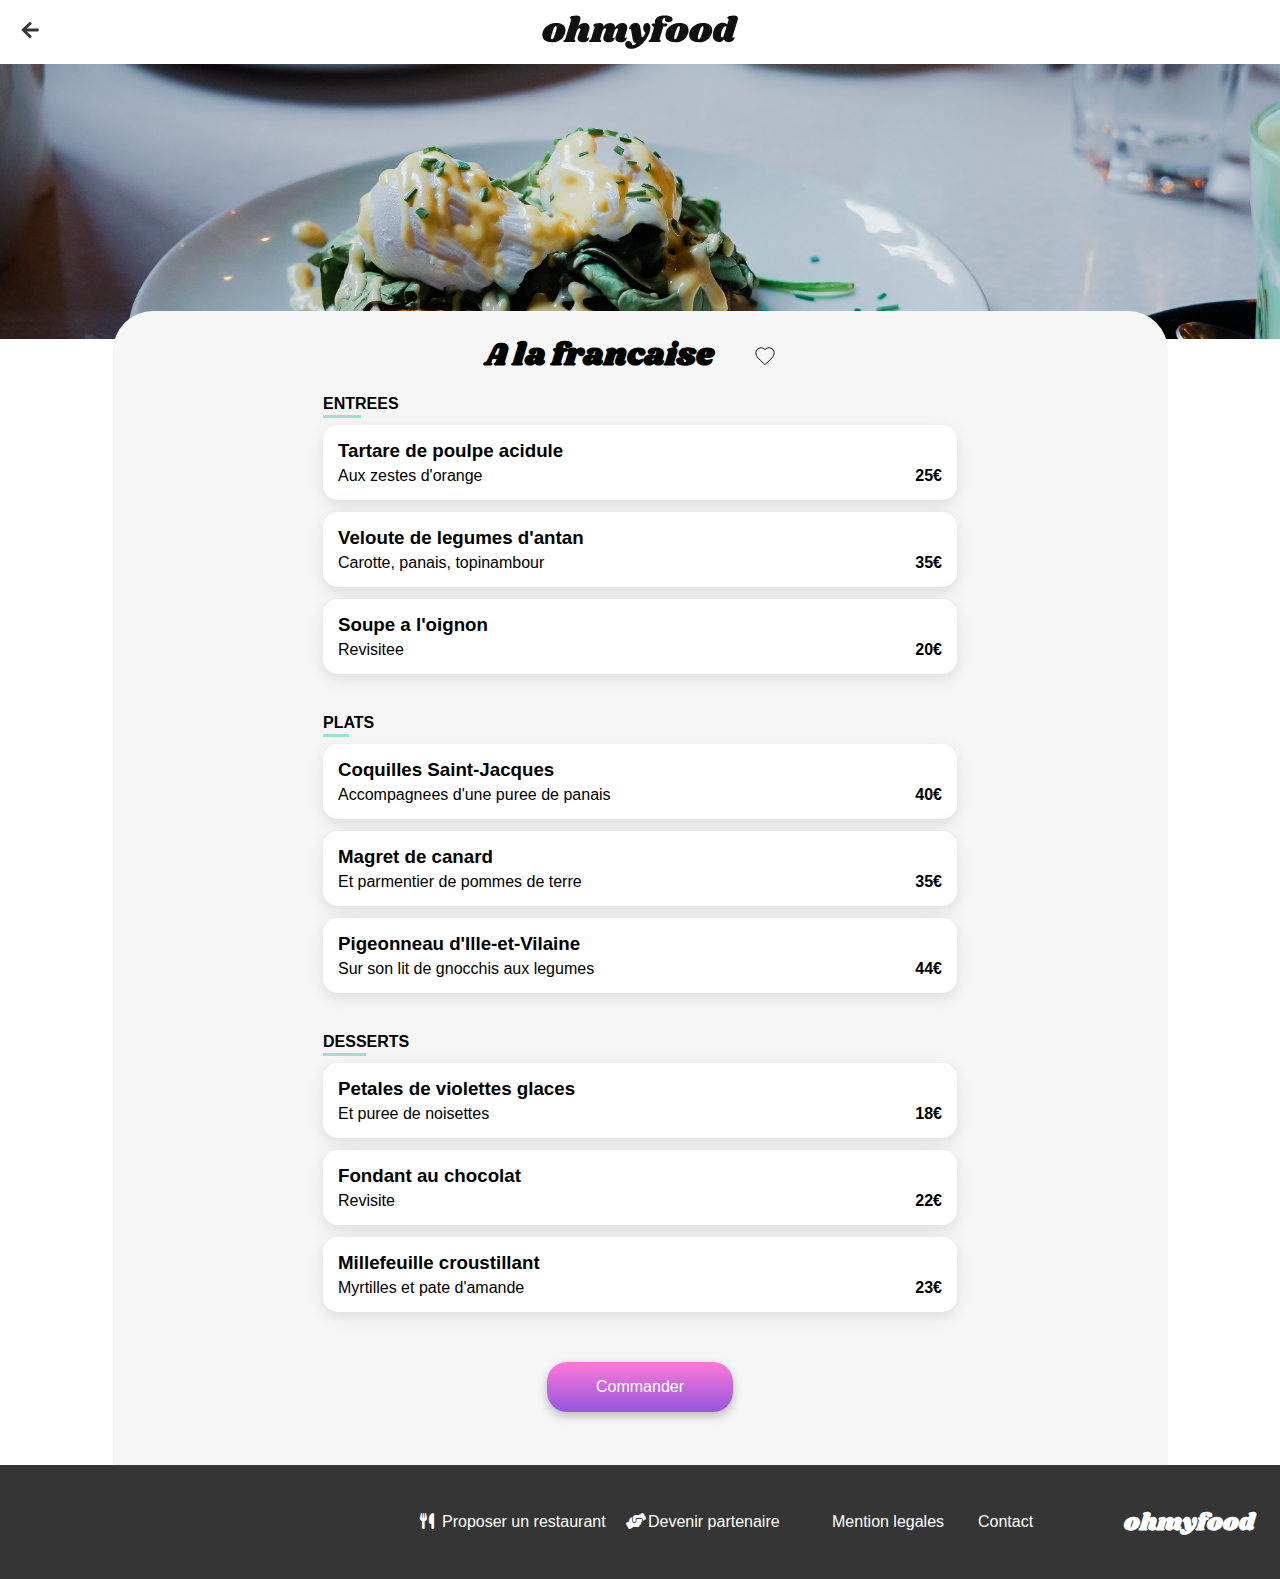
==== commit f9745411: "Change link style css 2" ====
--- a/restaurants/A_la_francaise.html
+++ b/restaurants/A_la_francaise.html
@@ -17,7 +17,7 @@
       rel="stylesheet"
       href="https://cdnjs.cloudflare.com/ajax/libs/font-awesome/6.0.0-beta3/css/all.min.css"
     />
-    <link rel="stylesheet" href="SASS/style.css" />
+    <link rel="stylesheet" href="/SASS/style.css" />
   </head>
   <body>
     <div class="main_container">
--- a/SASS/style.css
+++ b/SASS/style.css
@@ -0,0 +1,655 @@
+/****** General ***********/
+* {
+  margin: 0;
+  padding: 0;
+  box-sizing: border-box;
+  scroll-behavior: smooth;
+}
+
+body {
+  font-family: "Roboto", sans-serif;
+  display: flex;
+  flex-direction: column;
+  justify-content: center;
+  align-items: center;
+}
+
+.main_container {
+  max-width: 1440px;
+  width: 100%;
+}
+
+main {
+  display: flex;
+  flex-direction: column;
+  align-items: center;
+}
+
+h1 {
+  font-family: "Shrikhand", serif;
+}
+
+.logo {
+  font-size: 24px;
+  color: #333;
+}
+
+header {
+  background-color: #fff;
+  text-align: center;
+}
+header nav {
+  height: 63px;
+  box-shadow: 0px 2px 4px 0px rgba(0, 0, 0, 0.1490196078);
+}
+header nav img.navbar_logo {
+  margin-top: 20px;
+}
+header .search-container::before {
+  content: "\f3c5";
+  font-family: "Font Awesome 5 Free";
+  font-weight: 900;
+  position: absolute;
+  left: 50%;
+  top: 50%;
+  transform: translate(calc(-50% - 60px), -50%);
+  pointer-events: none;
+}
+header .search-container {
+  position: relative;
+  width: 100%;
+}
+header .search-container .search-input {
+  width: 100%;
+  height: 50px;
+  text-align: center;
+  font-size: 16px;
+  background-color: #eaeaea;
+  border: none;
+  box-shadow: 0px 4px 4px 0px rgba(0, 0, 0, 0.2509803922);
+}
+header .search-container input[type=search]::-moz-placeholder {
+  color: black;
+  font-weight: bold;
+  padding-left: 60px;
+}
+header .search-container input[type=search]::placeholder {
+  color: black;
+  font-weight: bold;
+  padding-left: 60px;
+}
+
+footer {
+  background-color: #353535;
+  height: 186px;
+  padding: 22px 25px 22px 25px;
+}
+footer h2 {
+  color: white;
+  font-family: "Shrikhand", serif;
+}
+@media screen and (min-width: 768px) {
+  footer {
+    display: flex;
+    flex-direction: row-reverse;
+    height: 114px;
+    align-items: center;
+    padding: 30px 25px 30px 25px;
+    gap: 16px;
+  }
+}
+footer .footer-nav ul {
+  display: flex;
+  flex-direction: column;
+  color: white;
+  font-family: "Roboto", sans-serif;
+  gap: 7px;
+}
+@media screen and (min-width: 768px) {
+  footer .footer-nav ul {
+    display: flex;
+    flex-direction: row;
+    gap: 16px;
+  }
+}
+footer .footer-nav li {
+  display: flex;
+  height: 19px;
+}
+footer .footer-nav .wide {
+  width: 190px;
+}
+footer .footer-nav .narrow {
+  width: 130px;
+}
+footer .footer-nav i {
+  display: flex;
+  margin-right: 10px;
+  width: 12px;
+  height: 13px;
+}
+footer .footer-nav a {
+  color: white;
+  text-decoration: none;
+}
+
+.button {
+  border-radius: 20px;
+  background-image: linear-gradient(#ff79da, #9356dc);
+  box-shadow: 0 4px 10px 0 rgba(0, 0, 0, 0.25);
+  border: none;
+  color: #ffffff;
+  padding: 13px 16px;
+  text-decoration: none;
+  font-family: "Roboto", sans-serif;
+  font-weight: 500;
+}
+.button:hover {
+  background-image: linear-gradient(#ff9fd8, #a77cde);
+  box-shadow: 0 8px 20px rgba(0, 0, 0, 0.5);
+  cursor: pointer;
+}
+.button:disabled {
+  background-image: linear-gradient(#cccccc, #aaaaaa);
+  color: #666666;
+  box-shadow: none;
+  cursor: not-allowed;
+  opacity: 0.7;
+}
+
+section.title {
+  display: flex;
+  flex-direction: column;
+  align-items: center;
+  text-align: center;
+  background-color: #f6f6f6;
+  padding-bottom: 57px;
+  width: 100%;
+}
+section.title h1 {
+  font-family: "Roboto", sans-serif;
+  margin-top: 39px;
+  width: 275px;
+  height: 68px;
+}
+@media screen and (min-width: 768px) {
+  section.title h1 {
+    width: auto;
+    font-size: 40px;
+  }
+}
+section.title p {
+  width: 315px;
+  margin-top: 10px;
+  margin-bottom: 27px;
+}
+@media screen and (min-width: 768px) {
+  section.title p {
+    width: auto;
+    font-size: 18px;
+  }
+}
+section.title_button {
+  color: #ffffff;
+  text-decoration: none;
+}
+
+.container-filter {
+  display: flex;
+  flex-direction: column;
+  height: auto;
+  margin-top: 48px;
+  justify-content: center;
+  align-items: center;
+  width: 100%;
+  padding: 30px;
+}
+@media screen and (min-width: 768px) {
+  .container-filter {
+    box-shadow: 0px 2px 4px 0px rgba(0, 0, 0, 0.1490196078);
+    align-items: center;
+    display: flex;
+    justify-content: center;
+    margin: auto;
+  }
+}
+.container-filter .filter-title {
+  width: 100%;
+}
+@media screen and (min-width: 768px) {
+  .container-filter .filter-title {
+    width: 1053px;
+  }
+}
+.container-filter .filter-container {
+  display: flex;
+  flex-direction: column;
+  gap: 30px;
+  width: 100%;
+}
+@media screen and (min-width: 768px) {
+  .container-filter .filter-container {
+    flex-direction: row;
+    justify-content: space-between;
+    width: 1053px;
+  }
+}
+.container-filter .filter-group {
+  position: relative;
+  margin-bottom: 25px;
+}
+.container-filter .filter-group .filter {
+  display: flex;
+  justify-content: center;
+  align-items: center;
+  margin-top: 25px;
+  background-color: #f6f6f6;
+  height: 72.38px;
+  border-radius: 20px;
+  gap: 23px;
+  box-shadow: 0 2px 8px rgba(0, 0, 0, 0.1);
+}
+@media screen and (min-width: 768px) {
+  .container-filter .filter-group .filter {
+    width: 323px;
+    height: 72px;
+  }
+}
+.container-filter .filter-group .filter i.fas {
+  color: #7e7e7e;
+}
+.container-filter .filter-group .filter .fa-store:before {
+  color: #9356dc;
+}
+.container-filter .filter-group .circle {
+  position: absolute;
+  top: 50%;
+  transform: translate(-50%);
+  width: 24px;
+  height: 24px;
+  background-color: #9356dc;
+  border-radius: 50%;
+  display: flex;
+  align-items: center;
+  justify-content: center;
+  color: #ffffff;
+  z-index: 1;
+}
+.container-filter .loader {
+  position: fixed;
+  top: 0;
+  left: 0;
+  width: 100%;
+  height: 100%;
+  background-color: rgba(255, 255, 255, 0.9);
+  z-index: 9999;
+  display: flex;
+  justify-content: center;
+  align-items: center;
+  opacity: 1;
+  animation: fadeOut 3s forwards;
+}
+.container-filter .loader::after {
+  content: "";
+  border: 8px solid #9356dc;
+  border-top: 8px solid #ff79da;
+  border-radius: 50%;
+  width: 50px;
+  height: 50px;
+  animation: spin 1s linear infinite;
+}
+@keyframes spin {
+  from {
+    transform: rotate(0deg);
+  }
+  to {
+    transform: rotate(360deg);
+  }
+}
+@keyframes fadeOut {
+  from {
+    opacity: 1;
+    visibility: visible;
+  }
+  to {
+    opacity: 0;
+    visibility: hidden;
+    pointer-events: none;
+  }
+}
+
+.container-restaurants {
+  background-color: #f6f6f6;
+  display: flex;
+  flex-direction: column;
+  width: 100%;
+}
+.container-restaurants .restaurants-title {
+  font-family: "Roboto", sans-serif;
+  margin: 37px 0 14px 3px;
+}
+@media screen and (min-width: 768px) {
+  .container-restaurants .restaurants-title {
+    width: 1080px;
+    margin: auto;
+    margin-top: 20px;
+    margin-bottom: 20px;
+  }
+}
+.container-restaurants .restaurants-card {
+  display: flex;
+  flex-direction: column;
+  align-items: center;
+  justify-content: center;
+  gap: 18px;
+  margin-bottom: 49px;
+}
+@media screen and (min-width: 768px) {
+  .container-restaurants .restaurants-card {
+    display: flex;
+    flex-direction: row;
+    flex-wrap: wrap;
+    justify-content: center;
+    align-items: center;
+    gap: 50px 100px;
+    width: 1080px;
+    margin: auto;
+    margin-bottom: 50px;
+  }
+}
+.container-restaurants .restaurants-card .card-container {
+  padding: 17px;
+  width: 100%;
+  height: 251px;
+  position: relative;
+}
+@media screen and (min-width: 768px) {
+  .container-restaurants .restaurants-card .card-container {
+    padding: 0;
+    width: 490px;
+  }
+}
+.container-restaurants .restaurants-card .card-container .new-label {
+  position: absolute;
+  width: 80px;
+  height: 29px;
+  display: flex;
+  align-items: center;
+  justify-content: center;
+  font-family: "Roboto", sans-serif;
+  top: 30px;
+  right: 50px;
+  background-color: #99e2d0;
+  color: #008766;
+  font-weight: bold;
+  border-radius: 3px;
+  z-index: 1;
+}
+
+.card-img {
+  width: 100%;
+  border-radius: 15px 15px 0 0;
+  height: 70%;
+  -o-object-fit: cover;
+     object-fit: cover;
+}
+.card-content {
+  display: flex;
+  flex-direction: column;
+  box-shadow: 0px 4px 15px 0px rgba(0, 0, 0, 0.1019607843);
+  height: 30%;
+  border-radius: 0 0 15px 15px;
+  padding-left: 13px;
+  position: relative;
+  margin-top: -3px;
+}
+.card-content h3 {
+  font-family: "Roboto", sans-serif;
+  margin-top: 15px;
+  margin-bottom: 5px;
+  margin-right: 30px;
+  height: 20px;
+}
+.card-content p {
+  font-family: "Roboto", sans-serif;
+}
+.card-content .heart-container {
+  position: absolute;
+  top: 22px;
+  right: 40px;
+  width: 22px;
+  height: 21px;
+}
+.card-content .heart-checkbox {
+  display: none;
+}
+.card-content .heart-checkbox:checked + .heart-shape svg {
+  fill: url(#heart-gradient-1);
+  stroke: url(#heart-gradient-1);
+}
+.card-content .heart-shape {
+  cursor: pointer;
+  position: absolute;
+  top: 0;
+  left: 0;
+}
+.card-content .heart-shape svg {
+  width: 100%;
+  height: 100%;
+  fill: transparent;
+  stroke: black;
+  stroke-width: 1;
+  transition: fill 0.3s, stroke 0.3s;
+}
+
+.navbar {
+  display: flex;
+  align-items: center;
+  padding: 15px;
+  position: relative;
+  width: 100%;
+}
+.navbar img.navbar_logo {
+  position: absolute;
+  left: 50%;
+  transform: translateX(-50%);
+}
+
+.image {
+  height: 275px;
+  width: 100%;
+  -o-object-fit: cover;
+     object-fit: cover;
+}
+
+.menu {
+  display: flex;
+  flex-direction: column;
+  background-color: #f6f6f6;
+  border-radius: 40px 40px 0 0;
+  padding: 13px;
+  gap: 40px;
+  margin-top: -32px;
+  width: 100%;
+}
+@media screen and (min-width: 768px) {
+  .menu {
+    width: 1055px;
+    align-items: center;
+  }
+  .menu h1 {
+    margin-right: 40px;
+  }
+}
+.menu .title {
+  display: flex;
+  justify-content: space-between;
+  align-items: center;
+  padding: 31px 20px 0 0;
+  height: 29px;
+}
+.menu .title .heart-container {
+  width: 22px;
+  height: 21px;
+}
+.menu .title .heart-checkbox {
+  display: none;
+}
+.menu .title .heart-checkbox:checked + .heart-shape svg {
+  fill: url(#heart-gradient);
+  stroke: url(#heart-gradient);
+}
+.menu .title .heart-shape {
+  cursor: pointer;
+}
+.menu .title .heart-shape svg {
+  width: 22px;
+  height: auto;
+  fill: transparent;
+  stroke: black;
+  stroke-width: 1;
+  transition: fill 0.3s, stroke 0.3s;
+}
+.menu .container {
+  display: flex;
+  flex-direction: column;
+  gap: 12px;
+}
+.menu .container h2 {
+  font-size: 16px;
+}
+.menu .container .filter {
+  display: flex;
+  flex-direction: column;
+  justify-content: space-between;
+  background-color: #ffffff;
+  box-shadow: 0px 4.01px 15.04px 0px rgba(0, 0, 0, 0.1019607843);
+  gap: 5px;
+  border-radius: 15px;
+  padding: 15px;
+  animation: fade-in 0.25s ease-in forwards;
+}
+@media screen and (min-width: 768px) {
+  .menu .container .filter {
+    width: 634px;
+  }
+}
+.menu .container .filter:hover h3 {
+  white-space: nowrap;
+  overflow: hidden;
+  text-overflow: ellipsis;
+  max-width: 35%;
+}
+.menu .container .filter .checkmark {
+  display: flex;
+  justify-content: center;
+  align-items: center;
+  position: absolute;
+  top: 0;
+  width: 60px;
+  height: 100%;
+  background-color: #99e2d0;
+  right: 0;
+  opacity: 0;
+  border-radius: 0 15px 15px 0;
+  transition: all 0.5s;
+  transition: transform 0.3s ease, opacity 0.3s ease;
+  transform: translateX(100%);
+}
+.menu .container .filter .details {
+  display: flex;
+  flex-direction: row;
+  justify-content: space-between;
+}
+.menu .container .filter .details:hover p {
+  white-space: nowrap;
+  overflow: hidden;
+  text-overflow: ellipsis;
+  max-width: 35%;
+}
+.menu .container .filter .price {
+  display: flex;
+  justify-content: center;
+  align-items: center;
+  font-weight: bold;
+}
+.menu .container .filter:hover .checkmark {
+  transform: translateX(0);
+  cursor: pointer;
+  opacity: 1;
+}
+.menu .container .filter:hover .price {
+  transform: translateX(-60px);
+}
+.menu .container .filter .fa-check:before {
+  display: flex;
+  align-items: center;
+  justify-content: center;
+  background-color: #ffffff;
+  color: #99e2d0;
+  width: 20px;
+  height: 20px;
+  border-radius: 50%;
+}
+@keyframes fade-in {
+  0% {
+    opacity: 0;
+    transform: translateY(50px);
+  }
+  100% {
+    opacity: 1;
+    transform: translateY(0);
+  }
+}
+.menu .container .filter.delay-1 {
+  animation-delay: 0.2s;
+}
+.menu .container .filter.delay-2 {
+  animation-delay: 0.4s;
+}
+.menu .container .filter.delay-3 {
+  animation-delay: 0.6s;
+}
+.menu .container h2 {
+  position: relative;
+  cursor: pointer;
+  display: inline;
+  align-self: self-start;
+}
+.menu .container h2:hover::after {
+  transform: scaleX(2);
+  transform-origin: left;
+  border-bottom: 3px solid #008766;
+}
+.menu .container h2::after {
+  content: "";
+  position: absolute;
+  border-bottom: 3px solid #99e2d0;
+  bottom: -10px;
+  left: 0;
+  margin-bottom: 5px;
+  width: 50%;
+  height: 10px;
+  transform: scaleX(1);
+  transform-origin: left;
+  transition: transform 0.3s ease-in-out;
+}
+.menu .btn {
+  display: flex;
+  justify-content: center;
+  height: 50px;
+  margin-top: 10px;
+  margin-bottom: 40px;
+}
+.menu .btn a.button {
+  display: flex;
+  justify-content: center;
+  align-items: center;
+  width: 186px;
+}
+
+.header {
+  font-family: "Shrikhand", sans-serif;
+  font-style: italic;
+  font-weight: 400;
+}/*# sourceMappingURL=style.css.map */